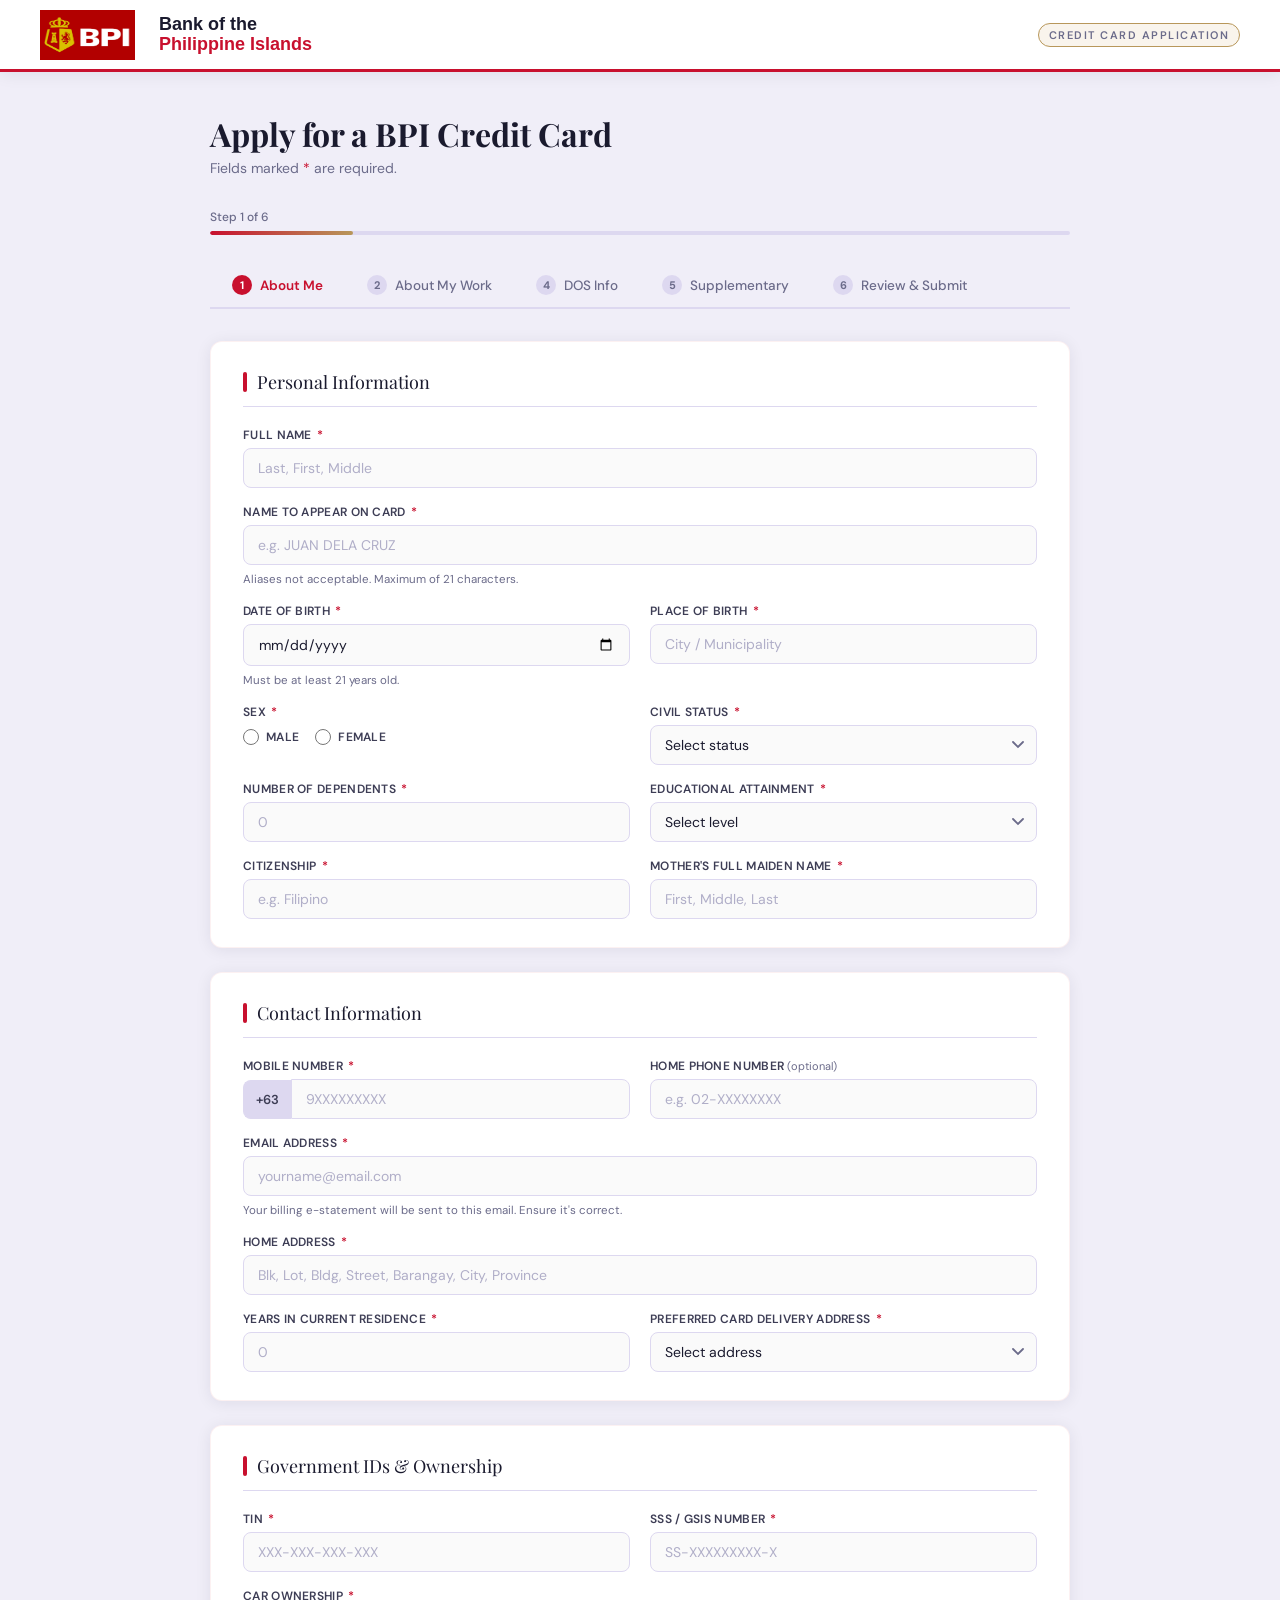
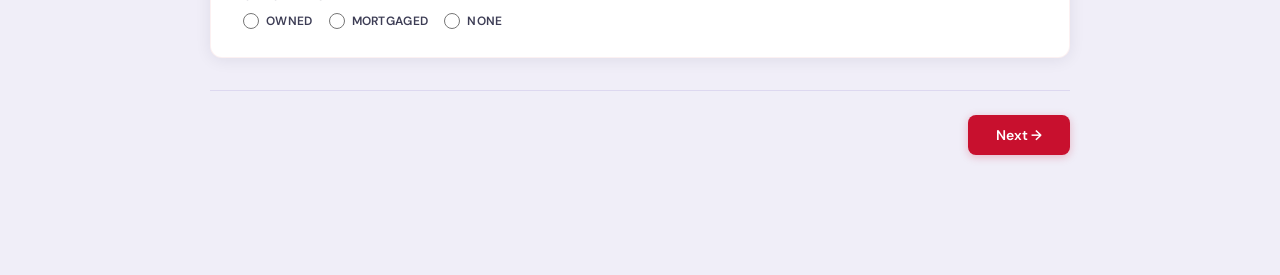
==== src/main/resources/static/index.html @ 1d83d124 "1222" ====
<!DOCTYPE html>
<html lang="en">
<head>
  <meta charset="UTF-8">
  <meta name="viewport" content="width=device-width, initial-scale=1.0">
  <title>BPI Credit Card Application</title>
  <link href="https://fonts.googleapis.com/css2?family=Playfair+Display:wght@600;700&family=DM+Sans:wght@300;400;500;600&display=swap" rel="stylesheet">

  <!-- Styles -->
  <link rel="stylesheet" href="css/variables.css">
  <link rel="stylesheet" href="css/layout.css">
  <link rel="stylesheet" href="css/tabs.css">
  <link rel="stylesheet" href="css/form.css">
  <link rel="stylesheet" href="css/components.css">
</head>
<body>

<header class="app-header">
  <img src="images/logo.jpg" style="width:95px;height:50px;">
  <div class="logo-text" style="font-family: 'Trebuchet MS', sans-serif;">
    Bank of the<br><span>Philippine Islands</span>
  </div>
  <div class="header-sep"></div>
  <span class="header-tag">Credit Card Application</span>
</header>

<div class="page-wrap">
  <h1 class="form-title">Apply for a BPI Credit Card</h1>
  <p class="form-subtitle">Fields marked <span style="color:var(--red)">*</span> are required.</p>

  <div class="step-info" id="stepInfo">Step 1 of 6</div>
  <div class="progress-wrap">
    <div class="progress-bar" id="progressBar" style="width:16.6%"></div>
  </div>

  <!-- TAB NAV -->
  <nav class="tabs-nav" id="tabsNav">
    <button class="tab-btn active" data-tab="0">
      <span class="tab-num">1</span> About Me
    </button>
    <button class="tab-btn" data-tab="1">
      <span class="tab-num">2</span> About My Work
    </button>
    <button class="tab-btn hidden-tab" data-tab="2" id="spouseTabBtn">
      <span class="tab-num">3</span> About My Spouse
    </button>
    <button class="tab-btn" data-tab="3">
      <span class="tab-num">4</span> DOS Info
    </button>
    <button class="tab-btn" data-tab="4">
      <span class="tab-num">5</span> Supplementary
    </button>
    <button class="tab-btn" data-tab="5">
      <span class="tab-num">6</span> Review &amp; Submit
    </button>
  </nav>

  <form id="appForm" novalidate>

    <!-- ══════════ TAB 0: About Me ══════════ -->
    <div class="tab-panel active" id="panel-0">
      <div class="section-card">
        <div class="section-label">Personal Information</div>
        <div class="form-grid">
          <div class="field col-2">
            <label>Full Name <span class="req">*</span></label>
            <input type="text" name="name" placeholder="Last, First, Middle" maxlength="30" required> <!--added-->
          </div>
          <div class="field col-2">
            <label>Name to Appear on Card <span class="req">*</span></label>
            <input type="text" name="cardName" placeholder="e.g. JUAN DELA CRUZ" maxlength="21" required>
            <span class="hint">Aliases not acceptable. Maximum of 21 characters.</span>
          </div>
          <div class="field">
            <label>Date of Birth <span class="req">*</span></label>
            <input type="date" name="birthdate" required>
            <span class="hint">Must be at least 21 years old.</span>
          </div>
          <div class="field">
            <label>Place of Birth <span class="req">*</span></label>
            <input type="text" name="birthPlace" placeholder="City / Municipality" maxlength="50" required> <!--added -->
          </div>
          <div class="field">
            <label>Sex <span class="req">*</span></label>
            <div class="radio-group">
              <label class="radio-item"><input type="radio" name="sex" value="M" required> Male</label>
              <label class="radio-item"><input type="radio" name="sex" value="F"> Female</label>
            </div>
          </div>
          <div class="field">
            <label>Civil Status <span class="req">*</span></label>
            <select name="civilStatus" required onchange="onCivilStatusChange(this.value)">
              <option value="">Select status</option>
              <option value="S">Single</option>
              <option value="M">Married</option>
              <option value="E">Separated</option>
              <option value="W">Widowed</option>
            </select>
          </div>
          <div class="field">
            <label>Number of Dependents <span class="req">*</span></label>
            <input type="number" name="numberOfDependents" min="0" max="20" placeholder="0" required>
          </div>
          <div class="field">
            <label>Educational Attainment <span class="req">*</span></label>
            <select name="educationalAttainment" required>
              <option value="">Select level</option>
              <option value="G">Grade School</option>
              <option value="H">High School</option>
              <option value="C">College</option>
              <option value="P">Post Graduate</option>
            </select>
          </div>
          <div class="field">
            <label>Citizenship <span class="req">*</span></label>
            <input type="text" name="citizenship" placeholder="e.g. Filipino" maxlength="30" required>
          </div>
          <div class="field">
            <label>Mother's Full Maiden Name <span class="req">*</span></label>
            <input type="text" name="mamaName" placeholder="First, Middle, Last" maxlength="30" required> <!--added-->
          </div>
        </div>
      </div>

      <div class="section-card">
        <div class="section-label">Contact Information</div>
        <div class="form-grid">
          <div class="field">
            <label>Mobile Number <span class="req">*</span></label>
            <div class="input-prefix">
              <span class="prefix-tag">+63</span>
              <input type="tel" name="mobileNumber" placeholder="9XXXXXXXXX" maxlength="10" required>
            </div>
          </div>
          <div class="field">
            <label>Home Phone Number <span class="opt">(optional)</span></label>
            <input type="tel" name="homeNumber" placeholder="e.g. 02-XXXXXXXX" maxlength="15">
          </div>
          <div class="field col-2">
            <label>Email Address <span class="req">*</span></label>
            <input type="email" name="email" placeholder="yourname@email.com" maxlength="30" required>
            <span class="hint">Your billing e-statement will be sent to this email. Ensure it's correct.</span>
          </div>
          <div class="field col-2">
            <label>Home Address <span class="req">*</span></label>
            <input type="text" name="homeAddress" placeholder="Blk, Lot, Bldg, Street, Barangay, City, Province" maxlength="100" required>
          </div>
          <div class="field">
            <label>Years in Current Residence <span class="req">*</span></label>
            <input type="number" name="yearsOfResidence" min="0" max="100" placeholder="0" required>
          </div>
          <div class="field">
            <label>Preferred Card Delivery Address <span class="req">*</span></label>
            <select name="cardAddress" required>
              <option value="">Select address</option>
              <option value="H">Home Address</option>
              <option value="O">Office Address</option>
            </select>
          </div>
        </div>
      </div>

      <div class="section-card">
        <div class="section-label">Government IDs &amp; Ownership</div>
        <div class="form-grid">
          <div class="field">
            <label>TIN <span class="req">*</span></label>
            <input type="text" name="tinNumber" placeholder="XXX-XXX-XXX-XXX" maxlength="20" required>
          </div>
          <div class="field">
            <label>SSS / GSIS Number <span class="req">*</span></label>
            <input type="text" name="SSSorGSISnumber" placeholder="SS-XXXXXXXXX-X" maxlength="20" required>
          </div>
          <div class="field col-2">
            <label>Car Ownership <span class="req">*</span></label>
            <div class="radio-group">
              <label class="radio-item"><input type="radio" name="carOwnership" value="O" required> Owned</label>
              <label class="radio-item"><input type="radio" name="carOwnership" value="M"> Mortgaged</label>
              <label class="radio-item"><input type="radio" name="carOwnership" value="N"> None</label>
            </div>
          </div>
        </div>
      </div>

      <div class="form-nav">
        <span></span>
        <button type="button" class="btn btn-primary" onclick="goToNext(0)">Next →</button>
      </div>
    </div>

    <!-- ══════════ TAB 1: About My Work ══════════ -->
    <div class="tab-panel" id="panel-1">
      <div class="section-card">
        <div class="section-label">Employment Details</div>
        <div class="form-grid">
          <div class="field">
            <label>Employment Type <span class="req">*</span></label>
            <select name="EMP_TYPE" required>
              <option value="">Select type</option>
              <option value="Employed">Employed</option>
              <option value="Self-employed">Self-Employed</option>
              <option value="Retired">Retired</option>
              <option value="OFW">OFW</option>
              <option value="Beneficiary">Beneficiary of OFW</option>
              <option value="Others">Others</option>
            </select>
          </div>
          <div class="field">
            <label>Years with Present Employer / Business <span class="req">*</span></label>
            <input type="number" name="YRS_EMP" min="0" max="99" placeholder="0" required>
          </div>
          <div class="field">
            <label>Position / Job Title <span class="req">*</span></label>
            <input type="text" name="POSITION" placeholder="e.g. Software Engineer" maxlength="20" required>
          </div>
          <div class="field">
            <label>Nature of Business / Industry <span class="req">*</span></label>
            <input type="text" name="BUSINESS" placeholder="e.g. IT Services" maxlength="15" required>
          </div>
          <div class="field col-2">
            <label>Employer / Business Name <span class="req">*</span></label>
            <input type="text" name="EMPLOYER_NAME" placeholder="Company or Business Name" maxlength="50" required>
          </div>
          <div class="field col-2">
            <label>Office / Business Address <span class="req">*</span></label>
            <input type="text" name="OFFICE_ADDR" placeholder="Dept, Room, Building, Street, Barangay, City" maxlength="100" required>
          </div>
          <div class="field">
            <label>Office / Business Phone Number <span class="req">*</span></label>
            <input type="tel" name="OFFICE_NO" placeholder="e.g. 02-XXXXXXXX / Local XXX" maxlength="15" required>
          </div>
          <div class="field">
            <label>Monthly Income <span class="req">*</span></label>
            <input type="number" name="MONTHLY_INCOME" min="0" placeholder="0.00" step="0.01" required>
          </div>
          <div class="field col-2">
            <label>Office Email Address <span class="req">*</span></label>
            <input type="email" name="OFFICE_EMAIL" placeholder="you@company.com" maxlength="30" required>
          </div>
          <div class="field col-2">
            <label>Previous Employer <span class="opt">(optional)</span></label>
            <input type="text" name="PREV_EMP" placeholder="Previous company name" maxlength="30">
          </div>
        </div>
      </div>

      <div class="form-nav">
        <button type="button" class="btn btn-outline" onclick="goTo(0)">← Back</button>
        <button type="button" class="btn btn-primary" onclick="goToNext(1)">Next →</button>
      </div>
    </div>

    <!-- ══════════ TAB 2: About My Spouse ══════════ -->
    <div class="tab-panel" id="panel-2">
      <div class="section-card">
        <div class="section-label">Spouse Information</div>
        <div class="form-grid">
          <div class="field col-2">
            <label>Full Name <span class="req">*</span></label>
            <input type="text" name="SPOUSE_NAME" placeholder="Last, First, Middle" maxlength="30">
          </div>
          <div class="field">
            <label>Date of Birth <span class="req">*</span></label>
            <input type="date" name="SPOUSE_BDATE">
          </div>
          <div class="field">
            <label>Mobile Number <span class="req">*</span></label>
            <div class="input-prefix">
              <span class="prefix-tag">+63</span>
              <input type="tel" name="SPOUSE_MOBILE" placeholder="9XXXXXXXXX" maxlength="10">
            </div>
          </div>
          <div class="field col-2">
            <label>Email Address <span class="req">*</span></label>
            <input type="email" name="SPOUSE_EMAIL" placeholder="spouse@email.com" maxlength="30">
          </div>
          <div class="field col-2">
            <label>Employer <span class="opt">(optional)</span></label>
            <input type="text" name="SPOUSE_EMPLOYER" placeholder="Employer name" maxlength="30">
          </div>
        </div>
      </div>

      <div class="form-nav">
        <button type="button" class="btn btn-outline" onclick="goTo(1)">← Back</button>
        <button type="button" class="btn btn-primary" onclick="goTo(3)">Next →</button>
      </div>
    </div>

    <!-- ══════════ TAB 3: DOS Info ══════════ -->
    <div class="tab-panel" id="panel-3">
      <div class="section-card">
        <div class="section-label">BPI Director / Officer / Stockholder (DOS)</div>

        <div class="note-box">
          Disclose if you or a relative within the second degree (parent, child, sibling, grandparent, in-law) are a Director, Officer, or Stockholder of BPI or any BPI Subsidiary/Affiliate.
        </div>

        <div class="field" style="margin-bottom:16px">
          <label>Are you a Director, Officer, or Stockholder of BPI or any BPI Subsidiary/Affiliate? <span class="req">*</span></label>
          <div class="radio-group">
            <label class="radio-item"><input type="radio" name="dosFlag" value="true"  onchange="toggleDos('self',true)"  required> Yes</label>
            <label class="radio-item"><input type="radio" name="dosFlag" value="false" onchange="toggleDos('self',false)" checked> No</label>
          </div>
        </div>

        <div id="dosInfoFields" style="display:none" class="dos-toggle-area">
          <div class="form-grid">
            <div class="field">
              <label>BPI Company / Subsidiary Name <span class="req">*</span></label>
              <input type="text" name="DOS_COMPANY" placeholder="e.g. BPI" maxlength="30">
            </div>
            <div class="field">
              <label>Your Position <span class="req">*</span></label>
              <input type="text" name="DOS_POS" placeholder="e.g. Director" maxlength="20">
            </div>
          </div>
        </div>

        <hr class="divider">

        <div class="field" style="margin-bottom:16px">
          <label>Are you related to a Director, Officer, or Stockholder of BPI or any BPI Subsidiary/Affiliate? <span class="req">*</span></label>
          <div class="radio-group">
            <label class="radio-item"><input type="radio" name="relDosFlag" value="true"  onchange="toggleDos('rel',true)"  required> Yes</label>
            <label class="radio-item"><input type="radio" name="relDosFlag" value="false" onchange="toggleDos('rel',false)" checked> No</label>
          </div>
        </div>

        <div id="dosRelFields" style="display:none">
          <div id="dosRelContainer"></div>
          <button type="button" class="add-rel-btn" onclick="addDosRel()">+ Add Related DOS Person</button>
        </div>
      </div>

      <div class="form-nav">
        <button type="button" class="btn btn-outline" onclick="goToPrev(3)">← Back</button>
        <button type="button" class="btn btn-primary" onclick="goTo(4)">Next →</button>
      </div>
    </div>

    <!-- ══════════ TAB 4: Supplementary ══════════ -->
    <div class="tab-panel" id="panel-4">
      <div class="note-box">
        You may add up to 2 supplementary cardholders.
      </div>

      <div id="supContainer"></div>
      <button type="button" class="add-sup-btn" id="addSupBtn" onclick="addSup()">+ Add Supplementary Cardholder</button>

      <div class="form-nav">
        <button type="button" class="btn btn-outline" onclick="goTo(3)">← Back</button>
        <button type="button" class="btn btn-primary" onclick="goTo(5)">Next →</button>
      </div>
    </div>

    <!-- ══════════ TAB 5: Review & Submit ══════════ -->
    <div class="tab-panel" id="panel-5">
      <div class="section-card">
        <div class="section-label">Declaration</div>
        <div class="note-box" style="font-size:12.5px; line-height:1.7">
          By submitting this application, I confirm that all statements, information, and supporting documents I have provided are true, correct, and accurate. I understand that any material misrepresentation may result in the denial of my application or cancellation of any card granted. I consent to BPI collecting, processing, and sharing my personal data for evaluation purposes as described in BPI's Data Privacy Policy at <strong>bpi.com.ph</strong>.
        </div>
        <label class="checkbox-item" style="font-size:14px; margin-bottom:12px">
          <input type="checkbox" name="DECLARATION" required>
          I have read, understood, and agree to the declaration above. <span style="color:var(--red)">*</span>
        </label>
      </div>

      <div id="reviewSummary" class="section-card">
        <div class="section-label">Application Summary</div>
        <div id="summaryContent" style="font-size:14px; color:var(--ink-mid); line-height:2">
          <!-- filled by summary.js -->
        </div>
      </div>

      <div class="form-nav">
        <button type="button" class="btn btn-outline" onclick="goTo(4)">← Back</button>
        <button type="submit" class="btn btn-submit">Submit Application ✓</button>
      </div>
    </div>

  </form>
</div>

<div id="toast"></div>

<!-- Scripts (order matters: tabs first, then features, then submit) -->
<script src="js/tabs.js"></script>
<script src="js/civil-status.js"></script>
<script src="js/dos.js"></script>
<script src="js/supplementary.js"></script>
<script src="js/summary.js"></script>
<script src="js/models.js"></script> 
<script src="js/form-submit.js"></script>

</body>
</html>
---- src/main/resources/static/css/variables.css ----
/* ── Reset & Base ── */
*, *::before, *::after { box-sizing: border-box; margin: 0; padding: 0; }

:root {
  --red: #C8102E;
  --red-dark: #9e0b22;
  --red-light: #fdf0f2;
  --gold: #b8975a;
  --gold-light: #f9f4ec;
  --ink: #1a1a2e;
  --ink-mid: #3d3d55;
  --ink-light: #6b6b8a;
  --border: #ddd8f0;
  --surface: #fafafa;
  --white: #ffffff;
  --success: #2e7d52;
  --tab-active-bg: #C8102E;
  --shadow: 0 2px 16px rgba(26,26,46,0.08);
  --shadow-lg: 0 8px 40px rgba(26,26,46,0.13);
}

body {
  font-family: 'DM Sans', sans-serif;
  background: #f0eef8;
  min-height: 100vh;
  color: var(--ink);
}
---- src/main/resources/static/css/layout.css ----
/* ── Header ── */
.app-header {
  background: var(--white);
  border-bottom: 3px solid var(--red);
  padding: 0 40px;
  display: flex;
  align-items: center;
  gap: 24px;
  height: 72px;
  position: sticky;
  top: 0;
  z-index: 100;
  box-shadow: var(--shadow);
}
.logo-mark {
  display: flex;
  align-items: center;
  gap: 10px;
}
.logo-text {
  font-family: 'Playfair Display', serif;
  font-size: 18px;
  font-weight: 600;
  color: var(--ink);
  line-height: 1.1;
}
.logo-text span { color: var(--red); }
.header-sep { flex: 1; }
.header-tag {
  font-size: 11px;
  font-weight: 600;
  letter-spacing: 1.5px;
  text-transform: uppercase;
  color: var(--ink-light);
  background: var(--gold-light);
  border: 1px solid var(--gold);
  padding: 4px 10px;
  border-radius: 20px;
}

/* ── Layout ── */
.page-wrap {
  max-width: 900px;
  margin: 40px auto;
  padding: 0 20px 80px;
}

.form-title {
  font-family: 'Playfair Display', serif;
  font-size: 32px;
  color: var(--ink);
  margin-bottom: 4px;
}
.form-subtitle {
  font-size: 14px;
  color: var(--ink-light);
  margin-bottom: 32px;
}

/* ── Progress Bar ── */
.progress-wrap {
  background: var(--border);
  border-radius: 99px;
  height: 4px;
  margin-bottom: 28px;
  overflow: hidden;
}
.progress-bar {
  height: 100%;
  background: linear-gradient(90deg, var(--red), var(--gold));
  border-radius: 99px;
  transition: width .4s cubic-bezier(.4,0,.2,1);
}

/* ── Step Indicator ── */
.step-info {
  font-size: 12px;
  color: var(--ink-light);
  margin-bottom: 6px;
  font-weight: 500;
}

/* ── Divider ── */
.divider {
  border: none;
  border-top: 1px solid var(--border);
  margin: 20px 0;
}
---- src/main/resources/static/css/tabs.css ----
/* ── Tabs Nav ── */
.tabs-nav {
  display: flex;
  gap: 0;
  border-bottom: 2px solid var(--border);
  margin-bottom: 32px;
  overflow-x: auto;
  scrollbar-width: none;
}
.tabs-nav::-webkit-scrollbar { display: none; }

.tab-btn {
  flex-shrink: 0;
  padding: 12px 22px;
  font-family: 'DM Sans', sans-serif;
  font-size: 13.5px;
  font-weight: 500;
  color: var(--ink-light);
  background: none;
  border: none;
  border-bottom: 2px solid transparent;
  cursor: pointer;
  transition: all .2s;
  margin-bottom: -2px;
  display: flex;
  align-items: center;
  gap: 8px;
  white-space: nowrap;
}
.tab-btn:hover { color: var(--red); }
.tab-btn.active {
  color: var(--red);
  border-bottom-color: var(--red);
  font-weight: 600;
}

.tab-num {
  display: inline-flex;
  align-items: center;
  justify-content: center;
  width: 20px; height: 20px;
  border-radius: 50%;
  font-size: 11px;
  font-weight: 700;
  background: var(--border);
  color: var(--ink-light);
  transition: all .2s;
}
.tab-btn.active .tab-num {
  background: var(--red);
  color: white;
}

.tab-check {
  display: none;
  width: 18px; height: 18px;
  border-radius: 50%;
  background: var(--success);
  color: white;
  font-size: 10px;
  align-items: center;
  justify-content: center;
  font-weight: 700;
}

.tab-btn.hidden-tab {
  display: none;
}

/* ── Tab Panels ── */
.tab-panel { display: none; animation: fadeIn .25s ease; }
.tab-panel.active { display: block; }

@keyframes fadeIn {
  from { opacity: 0; transform: translateY(6px); }
  to   { opacity: 1; transform: none; }
}
---- src/main/resources/static/css/form.css ----
/* ── Card Sections ── */
.section-card {
  background: var(--white);
  border-radius: 12px;
  box-shadow: var(--shadow);
  padding: 28px 32px;
  margin-bottom: 24px;
  border: 1px solid rgba(200,16,46,0.06);
}
.section-label {
  font-family: 'Playfair Display', serif;
  font-size: 18px;
  color: var(--ink);
  margin-bottom: 20px;
  padding-bottom: 12px;
  border-bottom: 1px solid var(--border);
  display: flex;
  align-items: center;
  gap: 10px;
}
.section-label::before {
  content: '';
  display: block;
  width: 4px; height: 20px;
  background: var(--red);
  border-radius: 2px;
}

/* ── Form Grid ── */
.form-grid {
  display: grid;
  grid-template-columns: 1fr 1fr;
  gap: 16px 20px;
}
.col-1 { grid-column: span 1; }
.col-2 { grid-column: span 2; }
@media (max-width: 600px) {
  .form-grid { grid-template-columns: 1fr; }
  .col-2 { grid-column: span 1; }
}

/* ── Field ── */
.field { display: flex; flex-direction: column; gap: 5px; }
.field label {
  font-size: 12px;
  font-weight: 600;
  color: var(--ink-mid);
  letter-spacing: .3px;
  text-transform: uppercase;
}
.field label .req { color: var(--red); margin-left: 2px; }
.field label .opt {
  font-weight: 400;
  text-transform: none;
  letter-spacing: 0;
  color: var(--ink-light);
  font-size: 11px;
}

/* ── Inputs & Selects ── */
input[type="text"],
input[type="email"],
input[type="date"],
input[type="number"],
input[type="tel"],
select,
textarea {
  width: 100%;
  padding: 10px 14px;
  font-family: 'DM Sans', sans-serif;
  font-size: 14px;
  color: var(--ink);
  background: var(--surface);
  border: 1.5px solid var(--border);
  border-radius: 8px;
  outline: none;
  transition: border-color .18s, box-shadow .18s;
  appearance: none;
  -webkit-appearance: none;
}
input:focus, select:focus, textarea:focus {
  border-color: var(--red);
  box-shadow: 0 0 0 3px rgba(200,16,46,0.08);
  background: var(--white);
}
input::placeholder, textarea::placeholder { color: #b0aec8; }
select {
  background-image: url("data:image/svg+xml,%3Csvg xmlns='http://www.w3.org/2000/svg' width='12' height='8' viewBox='0 0 12 8'%3E%3Cpath d='M1 1l5 5 5-5' stroke='%236b6b8a' stroke-width='1.8' fill='none' stroke-linecap='round'/%3E%3C/svg%3E");
  background-repeat: no-repeat;
  background-position: right 12px center;
  padding-right: 36px;
  cursor: pointer;
}

/* ── Radio & Checkbox ── */
.radio-group, .checkbox-group {
  display: flex; gap: 16px; flex-wrap: wrap; padding-top: 4px;
}
.radio-item, .checkbox-item {
  display: flex; align-items: center; gap: 7px;
  font-size: 14px; color: var(--ink-mid); cursor: pointer;
}
.radio-item input, .checkbox-item input {
  accent-color: var(--red); width: 16px; height: 16px; cursor: pointer;
}

/* ── Input with Prefix (+63) ── */
.input-prefix {
  display: flex;
  align-items: center;
  gap: 0;
}
.prefix-tag {
  background: var(--border);
  border: 1.5px solid var(--border);
  border-right: none;
  border-radius: 8px 0 0 8px;
  padding: 10px 12px;
  font-size: 13px;
  color: var(--ink-mid);
  font-weight: 600;
  white-space: nowrap;
}
.input-prefix input {
  border-radius: 0 8px 8px 0;
}

/* ── Hint text ── */
.hint {
  font-size: 11.5px;
  color: var(--ink-light);
  margin-top: 2px;
}

/* ── Note Box ── */
.note-box {
  background: var(--gold-light);
  border-left: 3px solid var(--gold);
  border-radius: 0 8px 8px 0;
  padding: 12px 16px;
  font-size: 13px;
  color: var(--ink-mid);
  margin-bottom: 20px;
  line-height: 1.5;
}
---- src/main/resources/static/css/components.css ----
/* ── DOS Toggle Area ── */
.dos-toggle-area {
  background: var(--red-light);
  border: 1px solid rgba(200,16,46,0.18);
  border-radius: 10px;
  padding: 16px 20px;
  margin-top: 8px;
}
.dos-toggle-area .form-grid { margin-top: 16px; }

/* ── Supplementary Repeater Card ── */
.sup-card {
  background: var(--surface);
  border: 1.5px dashed var(--border);
  border-radius: 10px;
  padding: 22px 24px;
  margin-bottom: 16px;
  position: relative;
}
.sup-card-title {
  font-size: 13px;
  font-weight: 700;
  color: var(--red);
  letter-spacing: .5px;
  text-transform: uppercase;
  margin-bottom: 16px;
}
.remove-btn {
  position: absolute; top: 16px; right: 16px;
  background: none; border: 1px solid var(--border);
  border-radius: 6px; padding: 4px 10px;
  font-size: 12px; color: var(--ink-light);
  cursor: pointer; transition: all .18s;
}
.remove-btn:hover { background: #fdf0f2; border-color: var(--red); color: var(--red); }

.add-sup-btn {
  display: flex; align-items: center; gap: 8px;
  background: none; border: 1.5px dashed var(--gold);
  border-radius: 10px; padding: 12px 20px;
  font-size: 14px; font-weight: 500; color: var(--gold);
  cursor: pointer; width: 100%; justify-content: center;
  transition: all .2s;
  font-family: 'DM Sans', sans-serif;
}
.add-sup-btn:hover { background: var(--gold-light); border-style: solid; }

/* ── DOS Related Repeater Card ── */
.dos-rel-card {
  background: var(--white);
  border: 1px solid var(--border);
  border-radius: 8px;
  padding: 16px 18px;
  margin-bottom: 12px;
  position: relative;
}
.add-rel-btn {
  display: flex; align-items: center; gap: 8px;
  background: none; border: 1.5px dashed var(--border);
  border-radius: 8px; padding: 10px 16px;
  font-size: 13px; color: var(--ink-light);
  cursor: pointer; width: 100%; justify-content: center;
  transition: all .2s;
  font-family: 'DM Sans', sans-serif;
}
.add-rel-btn:hover { border-color: var(--red); color: var(--red); }

/* ── Form Navigation ── */
.form-nav {
  display: flex;
  justify-content: space-between;
  align-items: center;
  margin-top: 32px;
  padding-top: 24px;
  border-top: 1px solid var(--border);
}

/* ── Buttons ── */
.btn {
  padding: 11px 28px;
  border-radius: 8px;
  font-family: 'DM Sans', sans-serif;
  font-size: 14px;
  font-weight: 600;
  cursor: pointer;
  transition: all .18s;
  border: none;
}
.btn-outline {
  background: none;
  border: 1.5px solid var(--border);
  color: var(--ink-mid);
}
.btn-outline:hover { border-color: var(--ink-mid); }
.btn-primary {
  background: var(--red);
  color: white;
  box-shadow: 0 2px 8px rgba(200,16,46,0.25);
}
.btn-primary:hover {
  background: var(--red-dark);
  transform: translateY(-1px);
  box-shadow: 0 4px 16px rgba(200,16,46,0.3);
}
.btn-submit {
  background: linear-gradient(135deg, var(--red), #e8203d);
  color: white;
  padding: 13px 36px;
  font-size: 15px;
  box-shadow: 0 4px 20px rgba(200,16,46,0.3);
}
.btn-submit:hover {
  background: linear-gradient(135deg, var(--red-dark), var(--red));
  transform: translateY(-1px);
}

/* ── Toast Notification ── */
#toast {
  position: fixed;
  bottom: 32px; right: 32px;
  background: var(--ink);
  color: white;
  padding: 14px 22px;
  border-radius: 10px;
  font-size: 14px;
  font-weight: 500;
  box-shadow: var(--shadow-lg);
  transform: translateY(20px);
  opacity: 0;
  transition: all .3s;
  z-index: 9999;
  pointer-events: none;
}
#toast.show { transform: none; opacity: 1; }
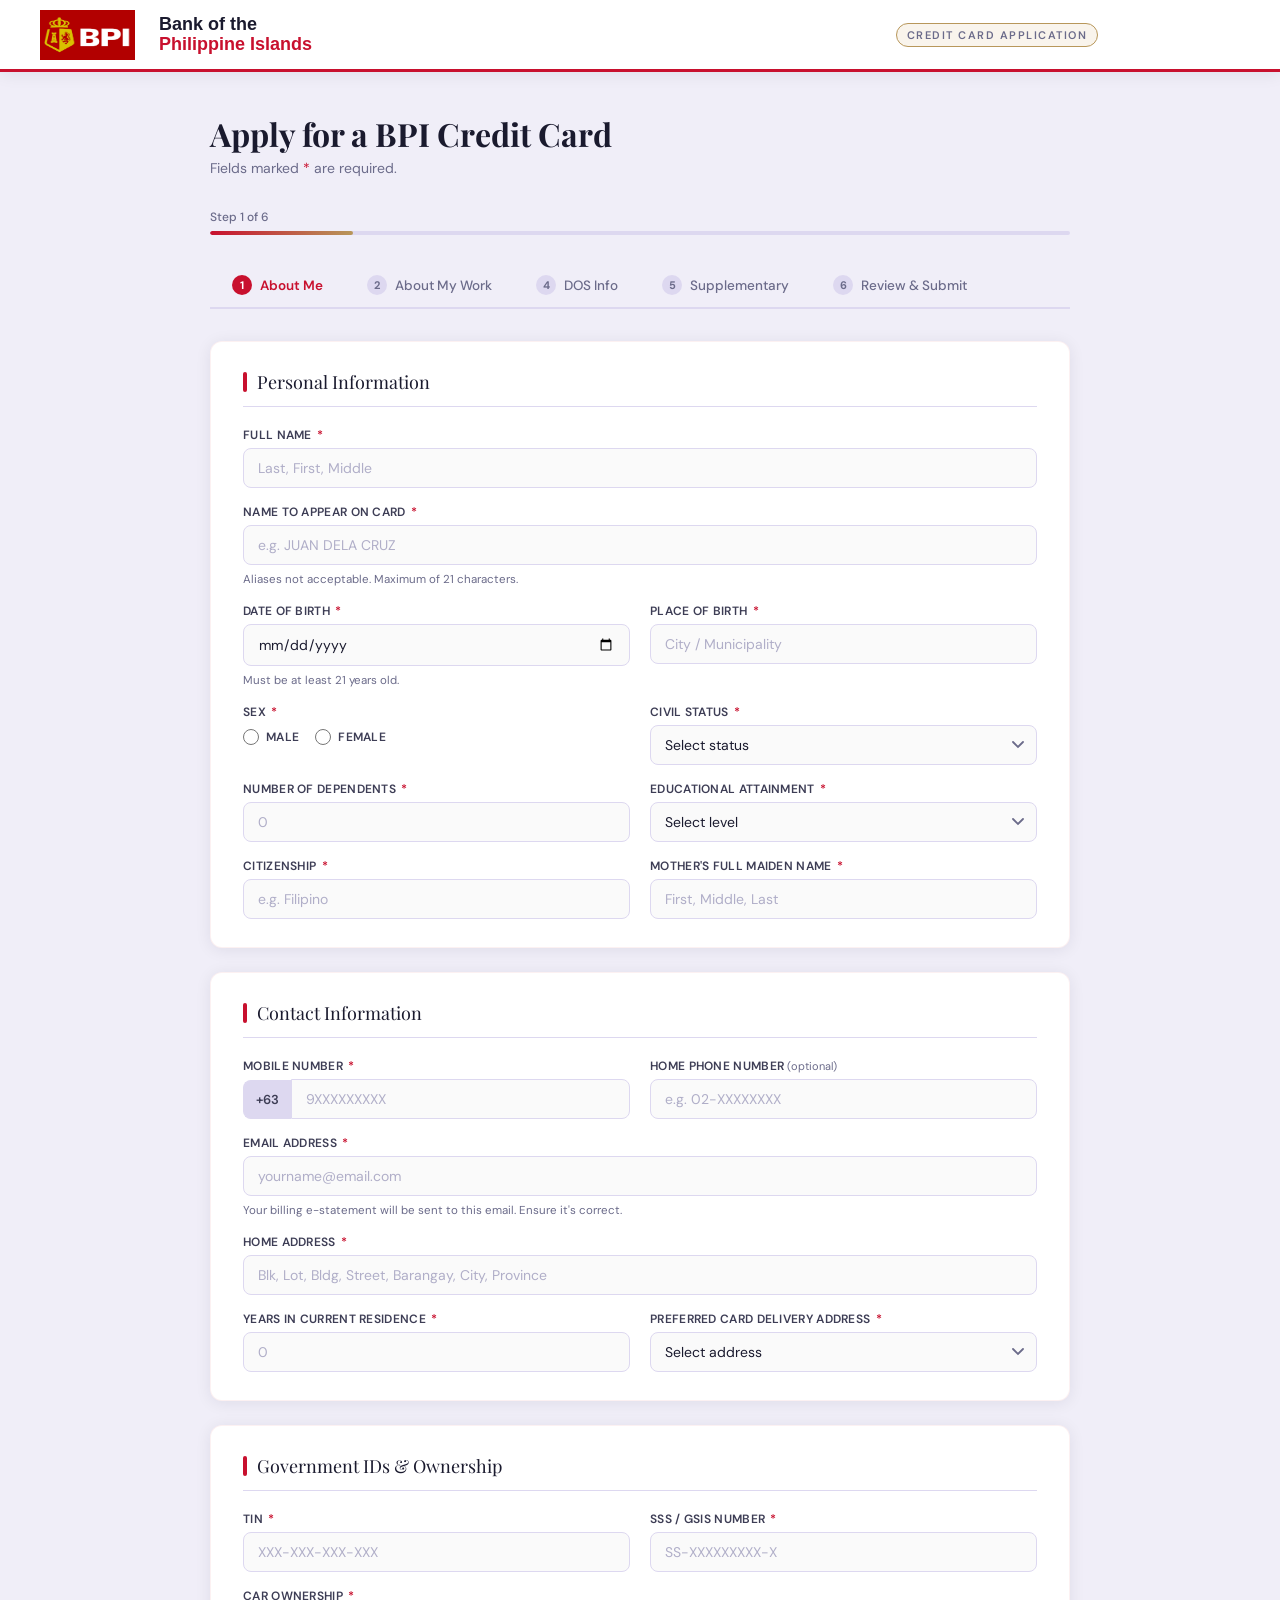
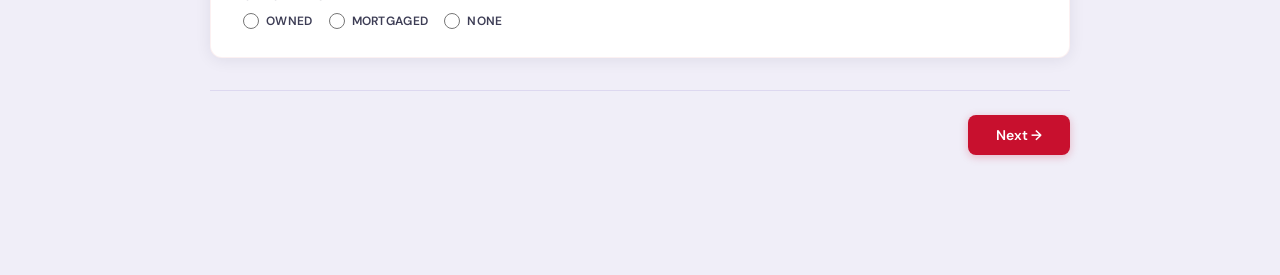
==== commit 0710e763: "analytics10sql" ====
--- a/src/main/resources/static/index.html
+++ b/src/main/resources/static/index.html
@@ -12,6 +12,7 @@
   <link rel="stylesheet" href="css/tabs.css">
   <link rel="stylesheet" href="css/form.css">
   <link rel="stylesheet" href="css/components.css">
+  <link rel="stylesheet" href="css/admin.css">
 </head>
 <body>
 
@@ -22,6 +23,7 @@
   </div>
   <div class="header-sep"></div>
   <span class="header-tag">Credit Card Application</span>
+  <button class="admin-toggle-btn" id="adminToggleBtn">Admin View</button>
 </header>
 
 <div class="page-wrap">
@@ -64,60 +66,60 @@
         <div class="form-grid">
           <div class="field col-2">
             <label>Full Name <span class="req">*</span></label>
-            <input type="text" name="name" placeholder="Last, First, Middle" maxlength="30" required> <!--added-->
+            <input type="text" name="APP_NAME" placeholder="Last, First, Middle" maxlength="30" required> <!--added-->
           </div>
           <div class="field col-2">
             <label>Name to Appear on Card <span class="req">*</span></label>
-            <input type="text" name="cardName" placeholder="e.g. JUAN DELA CRUZ" maxlength="21" required>
+            <input type="text" name="CARD_NAME" placeholder="e.g. JUAN DELA CRUZ" maxlength="21" required>
             <span class="hint">Aliases not acceptable. Maximum of 21 characters.</span>
           </div>
           <div class="field">
             <label>Date of Birth <span class="req">*</span></label>
-            <input type="date" name="birthdate" required>
+            <input type="date" name="APP_BDATE" required>
             <span class="hint">Must be at least 21 years old.</span>
           </div>
           <div class="field">
             <label>Place of Birth <span class="req">*</span></label>
-            <input type="text" name="birthPlace" placeholder="City / Municipality" maxlength="50" required> <!--added -->
+            <input type="text" name="APP_BPLACE" placeholder="City / Municipality" maxlength="50" required> <!--added -->
           </div>
           <div class="field">
             <label>Sex <span class="req">*</span></label>
             <div class="radio-group">
-              <label class="radio-item"><input type="radio" name="sex" value="M" required> Male</label>
-              <label class="radio-item"><input type="radio" name="sex" value="F"> Female</label>
+              <label class="radio-item"><input type="radio" name="APP_SEX" value="M" required> Male</label>
+              <label class="radio-item"><input type="radio" name="APP_SEX" value="F"> Female</label>
             </div>
           </div>
           <div class="field">
             <label>Civil Status <span class="req">*</span></label>
-            <select name="civilStatus" required onchange="onCivilStatusChange(this.value)">
+            <select name="CIVIL_STATUS" required onchange="onCivilStatusChange(this.value)">
               <option value="">Select status</option>
-              <option value="S">Single</option>
-              <option value="M">Married</option>
-              <option value="E">Separated</option>
-              <option value="W">Widowed</option>
+              <option value="SINGLE">Single</option>
+              <option value="MARRIED">Married</option>
+              <option value="SEPARATED">Separated</option>
+              <option value="WIDOWED">Widowed</option>
             </select>
           </div>
           <div class="field">
             <label>Number of Dependents <span class="req">*</span></label>
-            <input type="number" name="numberOfDependents" min="0" max="20" placeholder="0" required>
+            <input type="number" name="DEPENDENTS" min="0" max="20" placeholder="0" required>
           </div>
           <div class="field">
             <label>Educational Attainment <span class="req">*</span></label>
-            <select name="educationalAttainment" required>
+            <select name="EDU_LEVEL" required>
               <option value="">Select level</option>
-              <option value="G">Grade School</option>
-              <option value="H">High School</option>
-              <option value="C">College</option>
-              <option value="P">Post Graduate</option>
+              <option value="GRADE_SCHOOL">Grade School</option>
+              <option value="HIGH_SCHOOL">High School</option>
+              <option value="COLLEGE">College</option>
+              <option value="POST_GRADUATE">Post Graduate</option>
             </select>
           </div>
           <div class="field">
             <label>Citizenship <span class="req">*</span></label>
-            <input type="text" name="citizenship" placeholder="e.g. Filipino" maxlength="30" required>
+            <input type="text" name="CITIZENSHIP" placeholder="e.g. Filipino" maxlength="30" required>
           </div>
           <div class="field">
             <label>Mother's Full Maiden Name <span class="req">*</span></label>
-            <input type="text" name="mamaName" placeholder="First, Middle, Last" maxlength="30" required> <!--added-->
+            <input type="text" name="MOTHER_NAME" placeholder="First, Middle, Last" maxlength="30" required> <!--added-->
           </div>
         </div>
       </div>
@@ -129,29 +131,29 @@
             <label>Mobile Number <span class="req">*</span></label>
             <div class="input-prefix">
               <span class="prefix-tag">+63</span>
-              <input type="tel" name="mobileNumber" placeholder="9XXXXXXXXX" maxlength="10" required>
+              <input type="tel" name="MOBILE_NO" placeholder="9XXXXXXXXX" maxlength="10" required>
             </div>
           </div>
           <div class="field">
             <label>Home Phone Number <span class="opt">(optional)</span></label>
-            <input type="tel" name="homeNumber" placeholder="e.g. 02-XXXXXXXX" maxlength="15">
+            <input type="tel" name="HOME_NO" placeholder="e.g. 02-XXXXXXXX" maxlength="15">
           </div>
           <div class="field col-2">
             <label>Email Address <span class="req">*</span></label>
-            <input type="email" name="email" placeholder="yourname@email.com" maxlength="30" required>
+            <input type="email" name="APP_EMAIL" placeholder="yourname@email.com" maxlength="30" required>
             <span class="hint">Your billing e-statement will be sent to this email. Ensure it's correct.</span>
           </div>
           <div class="field col-2">
             <label>Home Address <span class="req">*</span></label>
-            <input type="text" name="homeAddress" placeholder="Blk, Lot, Bldg, Street, Barangay, City, Province" maxlength="100" required>
+            <input type="text" name="HOME_ADDRESS" placeholder="Blk, Lot, Bldg, Street, Barangay, City, Province" maxlength="100" required>
           </div>
           <div class="field">
             <label>Years in Current Residence <span class="req">*</span></label>
-            <input type="number" name="yearsOfResidence" min="0" max="100" placeholder="0" required>
+            <input type="number" name="YRS_RES" min="0" max="100" placeholder="0" required>
           </div>
           <div class="field">
             <label>Preferred Card Delivery Address <span class="req">*</span></label>
-            <select name="cardAddress" required>
+            <select name="CARD_ADDR" required>
               <option value="">Select address</option>
               <option value="H">Home Address</option>
               <option value="O">Office Address</option>
@@ -165,18 +167,18 @@
         <div class="form-grid">
           <div class="field">
             <label>TIN <span class="req">*</span></label>
-            <input type="text" name="tinNumber" placeholder="XXX-XXX-XXX-XXX" maxlength="20" required>
+            <input type="text" name="APP_TIN" placeholder="XXX-XXX-XXX-XXX" maxlength="20" required>
           </div>
           <div class="field">
             <label>SSS / GSIS Number <span class="req">*</span></label>
-            <input type="text" name="SSSorGSISnumber" placeholder="SS-XXXXXXXXX-X" maxlength="20" required>
+            <input type="text" name="SSS_GSIS" placeholder="SS-XXXXXXXXX-X" maxlength="20" required>
           </div>
           <div class="field col-2">
             <label>Car Ownership <span class="req">*</span></label>
             <div class="radio-group">
-              <label class="radio-item"><input type="radio" name="carOwnership" value="O" required> Owned</label>
-              <label class="radio-item"><input type="radio" name="carOwnership" value="M"> Mortgaged</label>
-              <label class="radio-item"><input type="radio" name="carOwnership" value="N"> None</label>
+              <label class="radio-item"><input type="radio" name="CAR_OWN" value="OWNED" required> Owned</label>
+              <label class="radio-item"><input type="radio" name="CAR_OWN" value="MORTGAGED"> Mortgaged</label>
+              <label class="radio-item"><input type="radio" name="CAR_OWN" value="NONE"> None</label>
             </div>
           </div>
         </div>
@@ -266,7 +268,7 @@
           <div class="field">
             <label>Mobile Number <span class="req">*</span></label>
             <div class="input-prefix">
-              <span class="prefix-tag">+63</span>
+              <span class="prefix-tag">+63</span>`
               <input type="tel" name="SPOUSE_MOBILE" placeholder="9XXXXXXXXX" maxlength="10">
             </div>
           </div>
@@ -299,8 +301,8 @@
         <div class="field" style="margin-bottom:16px">
           <label>Are you a Director, Officer, or Stockholder of BPI or any BPI Subsidiary/Affiliate? <span class="req">*</span></label>
           <div class="radio-group">
-            <label class="radio-item"><input type="radio" name="dosFlag" value="true"  onchange="toggleDos('self',true)"  required> Yes</label>
-            <label class="radio-item"><input type="radio" name="dosFlag" value="false" onchange="toggleDos('self',false)" checked> No</label>
+            <label class="radio-item"><input type="radio" name="DOS_FLAG" value="true"  onchange="toggleDos('self',true)"  required> Yes</label>
+            <label class="radio-item"><input type="radio" name="DOS_FLAG" value="false" onchange="toggleDos('self',false)" checked> No</label>
           </div>
         </div>
 
@@ -322,8 +324,8 @@
         <div class="field" style="margin-bottom:16px">
           <label>Are you related to a Director, Officer, or Stockholder of BPI or any BPI Subsidiary/Affiliate? <span class="req">*</span></label>
           <div class="radio-group">
-            <label class="radio-item"><input type="radio" name="relDosFlag" value="true"  onchange="toggleDos('rel',true)"  required> Yes</label>
-            <label class="radio-item"><input type="radio" name="relDosFlag" value="false" onchange="toggleDos('rel',false)" checked> No</label>
+            <label class="radio-item"><input type="radio" name="DOS_REL_FLAG" value="true"  onchange="toggleDos('rel',true)"  required> Yes</label>
+            <label class="radio-item"><input type="radio" name="DOS_REL_FLAG" value="false" onchange="toggleDos('rel',false)" checked> No</label>
           </div>
         </div>
 
@@ -381,6 +383,21 @@
     </div>
 
   </form>
+</div>
+
+<!-- ══════════ ADMIN PANEL ══════════ -->
+<div id="adminPanel">
+  <aside class="admin-sidebar">
+    <div class="admin-sidebar-title">Admin Queries</div>
+    <div id="adminSidebar">
+      <!-- populated by admin.js -->
+    </div>
+  </aside>
+  <section class="admin-results">
+    <div id="adminResultsArea">
+      <!-- populated by admin.js -->
+    </div>
+  </section>
 </div>
 
 <div id="toast"></div>
@@ -393,6 +410,7 @@
 <script src="js/summary.js"></script>
 <script src="js/models.js"></script> 
 <script src="js/form-submit.js"></script>
+<script src="js/admin.js"></script>
 
 </body>
 </html>
--- a/src/main/resources/static/css/admin.css
+++ b/src/main/resources/static/css/admin.css
@@ -0,0 +1,250 @@
+/* ── Admin Toggle Button (in header) ─────────────────────────────────────── */
+
+.admin-toggle-btn {
+  margin-left: auto;
+  padding: 8px 18px;
+  background: transparent;
+  border: 2px solid rgba(255,255,255,0.55);
+  color: #fff;
+  border-radius: 6px;
+  font-family: 'DM Sans', sans-serif;
+  font-size: 13px;
+  font-weight: 600;
+  letter-spacing: .4px;
+  cursor: pointer;
+  transition: background .2s, border-color .2s, color .2s;
+}
+
+.admin-toggle-btn:hover {
+  background: rgba(255,255,255,0.15);
+  border-color: #fff;
+}
+
+.admin-toggle-btn.active {
+  background: #fff;
+  color: var(--red);
+  border-color: #fff;
+}
+
+/* ── Admin Panel Wrapper ─────────────────────────────────────────────────── */
+
+#adminPanel {
+  display: none;
+  max-width: 1100px;
+  margin: 36px auto 60px;
+  padding: 0 20px;
+}
+
+#adminPanel.visible {
+  display: flex;
+  gap: 24px;
+  align-items: flex-start;
+}
+
+/* ── Sidebar ─────────────────────────────────────────────────────────────── */
+
+.admin-sidebar {
+  flex: 0 0 270px;
+  background: var(--surface);
+  border: 1px solid var(--border);
+  border-radius: 12px;
+  padding: 20px 16px;
+  position: sticky;
+  top: 24px;
+}
+
+.admin-sidebar-title {
+  font-family: 'Playfair Display', serif;
+  font-size: 15px;
+  font-weight: 700;
+  color: var(--red);
+  margin-bottom: 14px;
+  padding-bottom: 10px;
+  border-bottom: 1px solid var(--border);
+  letter-spacing: .3px;
+}
+
+.admin-query-btn {
+  display: block;
+  width: 100%;
+  text-align: left;
+  background: none;
+  border: none;
+  border-radius: 8px;
+  padding: 10px 12px;
+  margin-bottom: 4px;
+  cursor: pointer;
+  font-family: 'DM Sans', sans-serif;
+  font-size: 12.5px;
+  color: var(--ink-mid);
+  line-height: 1.45;
+  transition: background .15s, color .15s;
+}
+
+.admin-query-btn:hover {
+  background: var(--red-light);
+  color: var(--red);
+}
+
+.admin-query-btn.active {
+  background: var(--red-light);
+  color: var(--red);
+  font-weight: 600;
+}
+
+.admin-query-btn .q-num {
+  display: inline-block;
+  width: 20px;
+  height: 20px;
+  line-height: 20px;
+  text-align: center;
+  border-radius: 50%;
+  background: var(--red);
+  color: #fff;
+  font-size: 11px;
+  font-weight: 700;
+  margin-right: 8px;
+  flex-shrink: 0;
+  vertical-align: middle;
+}
+
+.admin-query-btn.active .q-num {
+  background: var(--red);
+}
+
+/* ── Results Area ────────────────────────────────────────────────────────── */
+
+.admin-results {
+  flex: 1;
+  min-width: 0;
+}
+
+.admin-results-card {
+  background: #fff;
+  border: 1px solid var(--border);
+  border-radius: 12px;
+  padding: 24px 26px;
+}
+
+.admin-results-title {
+  font-family: 'Playfair Display', serif;
+  font-size: 17px;
+  font-weight: 700;
+  color: var(--ink);
+  margin-bottom: 4px;
+}
+
+.admin-results-desc {
+  font-size: 13px;
+  color: var(--ink-light);
+  margin-bottom: 20px;
+  line-height: 1.5;
+}
+
+/* ── States: placeholder / loading / error ───────────────────────────────── */
+
+.admin-placeholder {
+  display: flex;
+  flex-direction: column;
+  align-items: center;
+  justify-content: center;
+  padding: 60px 20px;
+  color: var(--ink-light);
+  font-size: 13.5px;
+  text-align: center;
+  gap: 10px;
+}
+
+.admin-placeholder svg {
+  opacity: .3;
+}
+
+.admin-loading {
+  display: flex;
+  align-items: center;
+  gap: 10px;
+  color: var(--ink-light);
+  font-size: 13.5px;
+  padding: 40px 0;
+  justify-content: center;
+}
+
+.admin-spinner {
+  width: 18px;
+  height: 18px;
+  border: 2.5px solid var(--border);
+  border-top-color: var(--red);
+  border-radius: 50%;
+  animation: admin-spin .7s linear infinite;
+}
+
+@keyframes admin-spin {
+  to { transform: rotate(360deg); }
+}
+
+.admin-error {
+  background: #fff5f5;
+  border: 1px solid #fca5a5;
+  border-radius: 8px;
+  padding: 14px 16px;
+  color: #b91c1c;
+  font-size: 13px;
+}
+
+/* ── Results Table ───────────────────────────────────────────────────────── */
+
+.admin-table-wrap {
+  overflow-x: auto;
+  border-radius: 8px;
+  border: 1px solid var(--border);
+}
+
+.admin-table {
+  width: 100%;
+  border-collapse: collapse;
+  font-size: 13px;
+}
+
+.admin-table thead {
+  background: var(--red-light);
+}
+
+.admin-table thead th {
+  padding: 11px 14px;
+  text-align: left;
+  font-weight: 600;
+  color: var(--red);
+  font-size: 11.5px;
+  letter-spacing: .5px;
+  text-transform: uppercase;
+  white-space: nowrap;
+}
+
+.admin-table tbody tr {
+  border-top: 1px solid var(--border);
+  transition: background .12s;
+}
+
+.admin-table tbody tr:hover {
+  background: var(--surface);
+}
+
+.admin-table tbody td {
+  padding: 10px 14px;
+  color: var(--ink);
+  vertical-align: top;
+}
+
+.admin-row-count {
+  margin-top: 12px;
+  font-size: 12px;
+  color: var(--ink-light);
+  text-align: right;
+}
+
+.admin-empty {
+  padding: 36px 0;
+  text-align: center;
+  color: var(--ink-light);
+  font-size: 13.5px;
+}
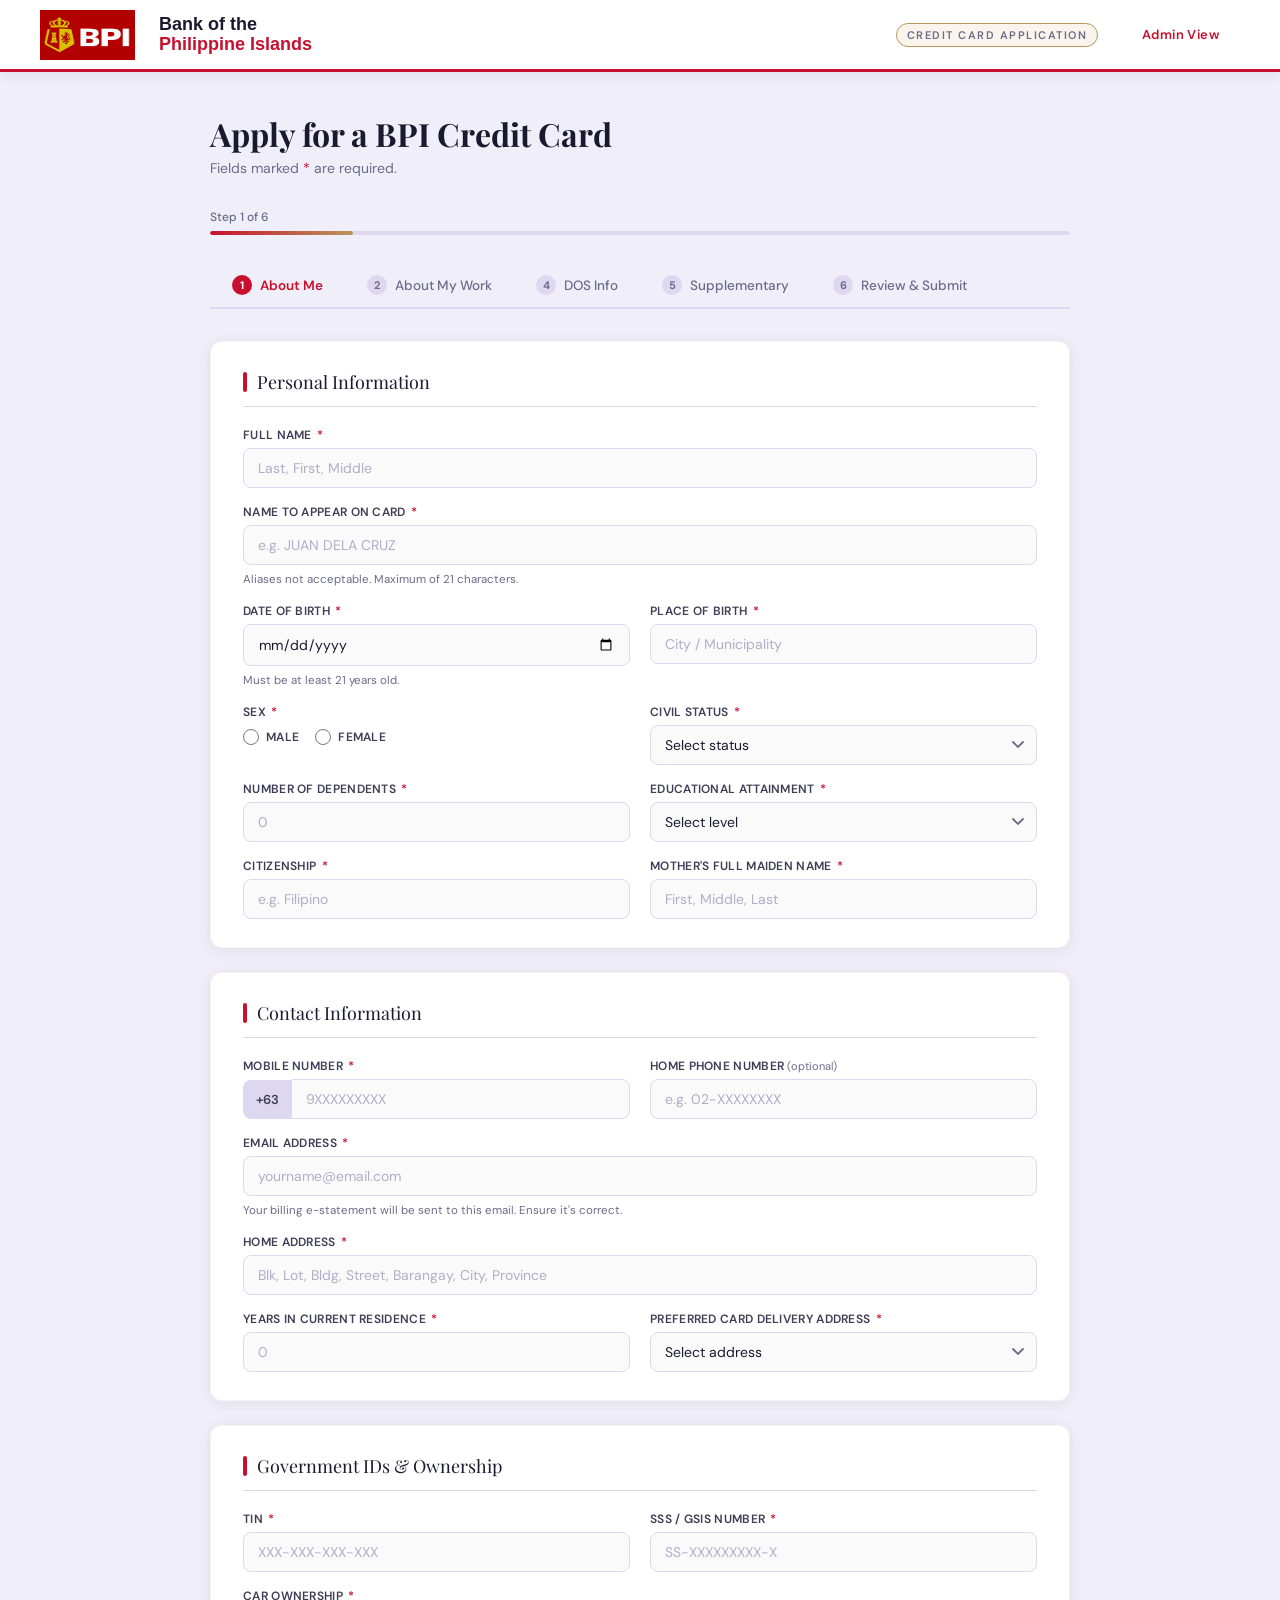
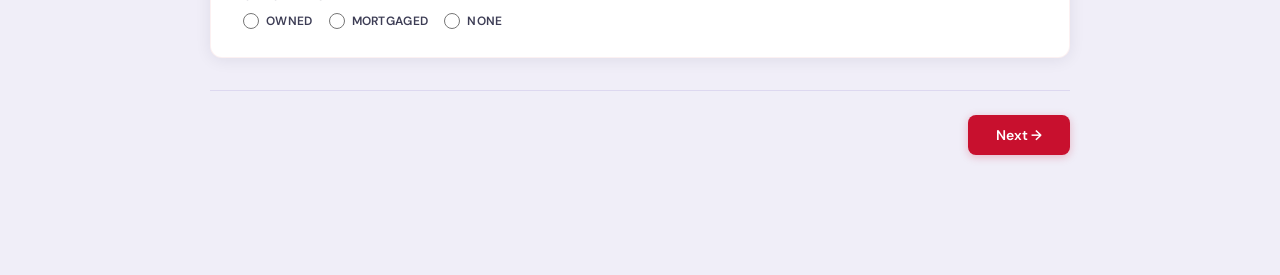
==== commit 3a9eb74d: "helloed" ====
--- a/src/main/resources/static/index.html
+++ b/src/main/resources/static/index.html
@@ -385,11 +385,21 @@
   </form>
 </div>
 
+<div id="toast"></div>
+
+<!-- Scripts (order matters: tabs first, then features, then submit) -->
 <!-- ══════════ ADMIN PANEL ══════════ -->
 <div id="adminPanel">
   <aside class="admin-sidebar">
     <div class="admin-sidebar-title">Admin Queries</div>
-    <div id="adminSidebar">
+    <div class="admin-sidebar-tabs">
+      <button class="admin-sidebar-tab active" data-tab="read">Read</button>
+      <button class="admin-sidebar-tab" data-tab="active">Active</button>
+    </div>
+    <div class="admin-query-list visible" data-list="read" id="adminSidebarRead">
+      <!-- populated by admin.js -->
+    </div>
+    <div class="admin-query-list" data-list="active" id="adminSidebarActive">
       <!-- populated by admin.js -->
     </div>
   </aside>
@@ -400,16 +410,14 @@
   </section>
 </div>
 
-<div id="toast"></div>
-
-<!-- Scripts (order matters: tabs first, then features, then submit) -->
 <script src="js/tabs.js"></script>
 <script src="js/civil-status.js"></script>
 <script src="js/dos.js"></script>
 <script src="js/supplementary.js"></script>
 <script src="js/summary.js"></script>
-<script src="js/models.js"></script> 
+<script src="js/models.js"></script>
 <script src="js/form-submit.js"></script>
+<script src="js/validation.js"></script>
 <script src="js/admin.js"></script>
 
 </body>
--- a/src/main/resources/static/css/admin.css
+++ b/src/main/resources/static/css/admin.css
@@ -3,34 +3,34 @@
 .admin-toggle-btn {
   margin-left: auto;
   padding: 8px 18px;
-  background: transparent;
-  border: 2px solid rgba(255,255,255,0.55);
-  color: #fff;
+  background: #fff;           /* always solid white — always visible */
+  border: 2px solid #fff;
+  color: var(--red);
   border-radius: 6px;
   font-family: 'DM Sans', sans-serif;
   font-size: 13px;
   font-weight: 600;
   letter-spacing: .4px;
   cursor: pointer;
-  transition: background .2s, border-color .2s, color .2s;
+  transition: background .2s, border-color .2s, color .2s, opacity .2s;
 }
 
 .admin-toggle-btn:hover {
-  background: rgba(255,255,255,0.15);
+  opacity: .85;
+}
+
+/* When admin panel is open, invert to red-on-white-outline */
+.admin-toggle-btn.active {
+  background: transparent;
   border-color: #fff;
-}
-
-.admin-toggle-btn.active {
-  background: #fff;
-  color: var(--red);
-  border-color: #fff;
+  color: #fff;
 }
 
 /* ── Admin Panel Wrapper ─────────────────────────────────────────────────── */
 
 #adminPanel {
   display: none;
-  max-width: 1100px;
+  max-width: 1150px;
   margin: 36px auto 60px;
   padding: 0 20px;
 }
@@ -44,7 +44,7 @@
 /* ── Sidebar ─────────────────────────────────────────────────────────────── */
 
 .admin-sidebar {
-  flex: 0 0 270px;
+  flex: 0 0 275px;
   background: var(--surface);
   border: 1px solid var(--border);
   border-radius: 12px;
@@ -62,6 +62,50 @@
   padding-bottom: 10px;
   border-bottom: 1px solid var(--border);
   letter-spacing: .3px;
+}
+
+/* ── Sidebar tab pills (Read / Active) ───────────────────────────────────── */
+
+.admin-sidebar-tabs {
+  display: flex;
+  gap: 6px;
+  margin-bottom: 14px;
+}
+
+.admin-sidebar-tab {
+  flex: 1;
+  padding: 7px 0;
+  border: 1.5px solid var(--border);
+  border-radius: 6px;
+  background: none;
+  font-family: 'DM Sans', sans-serif;
+  font-size: 12px;
+  font-weight: 600;
+  color: var(--ink-light);
+  cursor: pointer;
+  text-align: center;
+  transition: border-color .15s, color .15s, background .15s;
+}
+
+.admin-sidebar-tab:hover {
+  border-color: var(--red);
+  color: var(--red);
+}
+
+.admin-sidebar-tab.active {
+  background: var(--red);
+  border-color: var(--red);
+  color: #fff;
+}
+
+/* ── Query list items (shared) ───────────────────────────────────────────── */
+
+.admin-query-list {
+  display: none;
+}
+
+.admin-query-list.visible {
+  display: block;
 }
 
 .admin-query-btn {
@@ -108,8 +152,15 @@
   vertical-align: middle;
 }
 
-.admin-query-btn.active .q-num {
-  background: var(--red);
+/* Active-query items get a slightly different accent badge */
+.admin-query-btn.active-type .q-num {
+  background: #b45309;   /* amber tone to distinguish from read queries */
+}
+
+.admin-query-btn.active-type:hover,
+.admin-query-btn.active-type.active {
+  background: #fef3c7;
+  color: #92400e;
 }
 
 /* ── Results Area ────────────────────────────────────────────────────────── */
@@ -141,6 +192,122 @@
   line-height: 1.5;
 }
 
+/* ── Active Query panel sections ─────────────────────────────────────────── */
+
+.aq-section {
+  border: 1px solid var(--border);
+  border-radius: 10px;
+  margin-bottom: 18px;
+  overflow: hidden;
+}
+
+.aq-section-header {
+  display: flex;
+  align-items: center;
+  gap: 10px;
+  padding: 13px 16px;
+  background: var(--surface);
+  border-bottom: 1px solid var(--border);
+}
+
+.aq-step-badge {
+  display: inline-flex;
+  align-items: center;
+  justify-content: center;
+  width: 22px;
+  height: 22px;
+  border-radius: 50%;
+  font-size: 11px;
+  font-weight: 700;
+  flex-shrink: 0;
+}
+
+.aq-step-badge.seed   { background: #dbeafe; color: #1d4ed8; }
+.aq-step-badge.verify { background: #fef9c3; color: #854d0e; }
+.aq-step-badge.exec   { background: #fee2e2; color: #991b1b; }
+
+.aq-section-title {
+  font-family: 'DM Sans', sans-serif;
+  font-size: 13px;
+  font-weight: 600;
+  color: var(--ink);
+}
+
+.aq-section-subtitle {
+  font-size: 12px;
+  color: var(--ink-light);
+  margin-left: auto;
+}
+
+.aq-section-body {
+  padding: 16px;
+}
+
+/* ── Action buttons ──────────────────────────────────────────────────────── */
+
+.aq-btn {
+  display: inline-flex;
+  align-items: center;
+  gap: 7px;
+  padding: 9px 18px;
+  border-radius: 7px;
+  font-family: 'DM Sans', sans-serif;
+  font-size: 13px;
+  font-weight: 600;
+  cursor: pointer;
+  border: none;
+  transition: opacity .18s, transform .12s;
+}
+
+.aq-btn:hover   { opacity: .88; transform: translateY(-1px); }
+.aq-btn:active  { transform: translateY(0); }
+.aq-btn:disabled { opacity: .45; cursor: not-allowed; transform: none; }
+
+.aq-btn-seed {
+  background: #dbeafe;
+  color: #1d4ed8;
+}
+
+.aq-btn-verify {
+  background: #fef9c3;
+  color: #854d0e;
+}
+
+.aq-btn-delete {
+  background: var(--red);
+  color: #fff;
+}
+
+.aq-btn-update {
+  background: #16a34a;
+  color: #fff;
+}
+
+/* ── Result / feedback inside each section ───────────────────────────────── */
+
+.aq-feedback {
+  margin-top: 14px;
+}
+
+.aq-success {
+  display: flex;
+  align-items: center;
+  gap: 8px;
+  background: #f0fdf4;
+  border: 1px solid #86efac;
+  border-radius: 8px;
+  padding: 12px 14px;
+  font-size: 13px;
+  color: #166534;
+  font-weight: 500;
+}
+
+.aq-success-delete {
+  background: #fff5f5;
+  border-color: #fca5a5;
+  color: #991b1b;
+}
+
 /* ── States: placeholder / loading / error ───────────────────────────────── */
 
 .admin-placeholder {
@@ -155,9 +322,7 @@
   gap: 10px;
 }
 
-.admin-placeholder svg {
-  opacity: .3;
-}
+.admin-placeholder svg { opacity: .3; }
 
 .admin-loading {
   display: flex;
@@ -165,7 +330,7 @@
   gap: 10px;
   color: var(--ink-light);
   font-size: 13.5px;
-  padding: 40px 0;
+  padding: 30px 0;
   justify-content: center;
 }
 
@@ -178,9 +343,7 @@
   animation: admin-spin .7s linear infinite;
 }
 
-@keyframes admin-spin {
-  to { transform: rotate(360deg); }
-}
+@keyframes admin-spin { to { transform: rotate(360deg); } }
 
 .admin-error {
   background: #fff5f5;
@@ -189,6 +352,7 @@
   padding: 14px 16px;
   color: #b91c1c;
   font-size: 13px;
+  margin-top: 10px;
 }
 
 /* ── Results Table ───────────────────────────────────────────────────────── */
@@ -225,9 +389,7 @@
   transition: background .12s;
 }
 
-.admin-table tbody tr:hover {
-  background: var(--surface);
-}
+.admin-table tbody tr:hover { background: var(--surface); }
 
 .admin-table tbody td {
   padding: 10px 14px;
@@ -247,4 +409,87 @@
   text-align: center;
   color: var(--ink-light);
   font-size: 13.5px;
+}
+
+/* ── Validation Error Banner ─────────────────────────────────────────────── */
+
+#validationBanner {
+  background: #fffefe;
+  border: 1.5px solid var(--border);
+  border-left: 4px solid var(--red);
+  border-radius: 8px;
+  padding: 16px 20px;
+  margin: 0 auto 24px auto;
+  max-width: 1110px;
+  box-shadow: 0 4px 14px rgba(165, 20, 23, 0.06);
+}
+
+.val-banner-header {
+  display: flex;
+  justify-content: space-between;
+  align-items: center;
+  border-bottom: 1px solid var(--border);
+  padding-bottom: 10px;
+  margin-bottom: 14px;
+}
+
+.val-banner-header strong {
+  color: var(--red);
+  font-family: 'DM Sans', sans-serif;
+  font-size: 15px;
+  font-weight: 600;
+  letter-spacing: -0.2px;
+}
+
+.val-close {
+  background: none;
+  border: none;
+  color: var(--ink-light);
+  font-size: 16px;
+  cursor: pointer;
+  transition: color 0.15s;
+}
+
+.val-close:hover {
+  color: var(--red);
+}
+
+.val-banner-body {
+  display: flex;
+  flex-direction: column;
+  gap: 16px;
+}
+
+.val-section-group {
+  background: var(--surface);
+  border: 1px solid var(--border);
+  border-radius: 6px;
+  padding: 12px 16px;
+}
+
+.val-section-badge {
+  display: inline-block;
+  background: var(--red);
+  color: #ffffff;
+  font-size: 11px;
+  font-weight: 600;
+  text-transform: uppercase;
+  letter-spacing: 0.6px;
+  padding: 3px 8px;
+  border-radius: 4px;
+  margin-bottom: 10px;
+  font-family: 'DM Sans', sans-serif;
+}
+
+.val-list {
+  margin: 0;
+  padding-left: 18px;
+  list-style-type: square;
+}
+
+.val-list li {
+  color: var(--ink);
+  font-size: 13px;
+  line-height: 1.6;
+  font-family: 'DM Sans', sans-serif;
 }
